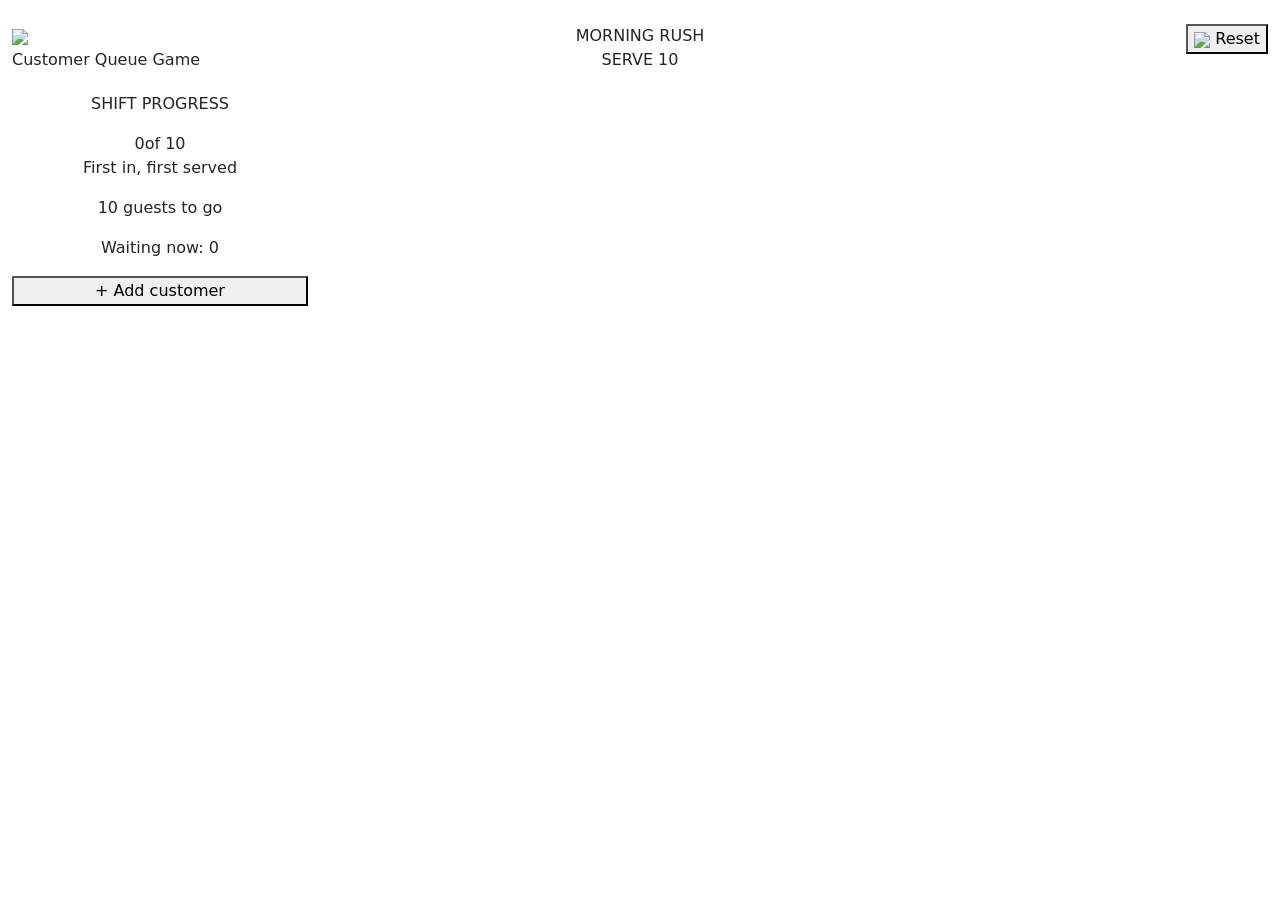
==== index.html @ 703884bf "Added header and left panel design" ====
<!DOCTYPE html>
<html>
  <head>
    <meta charset="utf=8">
    <meta name="viewport" content="width=device-width, initial-scale=1">
    <title>Customer Queue Game</title>
    <link href="https://cdn.jsdelivr.net/npm/bootstrap@5.3.9/dist/css/bootstrap.min.css" rel="stylesheet" integrity="sha384-yEPZ7jP9S0QKiUQ0m3jjsO4ProIW7wvR9gXkI7JOGa2XVsw53Yke2bsdkBbjmmiX" crossorigin="anonymous">
    <script src="https://cdn.jsdelivr.net/npm/bootstrap@5.3.9/dist/js/bootstrap.bundle.min.js" integrity="sha384-WyOxWvTyr1QaMPfiPJSv76iReVthorl5uWlFtZPyK0IEB0hGzo9y5Bp9mYanr8Bu" crossorigin="anonymous"></script>
    <link rel="stylesheet" href="/CC-104-Project/css/header.css">
    <link rel="stylesheet" href="/CC-104-Project/css/general.css">
    <link rel="stylesheet" href="/CC-104-Project/css/panelleft.css">

    
  </head>
  <body>

    <div class="blob"></div>
    <div class="blob2"></div>

    <div class="Customer-Queue container-fluid py-4">

      <!--Header code-->
      <div class="header row mb-1">

        <div class="col-4">
          <div class="left-header">
            <div class="game-icon">
              <img src="/CC-104-Project/assets/icons/coffee.svg">
            </div>
            <p>Customer Queue Game</p>
          </div>
        </div>

        <!--Middle side of the header-->
        <div class="col-4 text-center">
          <div class="middle-header">
            <div class="shift-label" >MORNING RUSH</div>
            <div class="goal-badge">SERVE 10</div>
          </div>
        </div>

        <!--Right side of the header-->
        <!--Reset button-->
        <div class="col-4 text-end">
          <div class="right-header">
            <button id="resetBtn" class="reset-btn">
              <img src="/CC-104-Project/assets/icons/Arrow-Reload--Streamline-Sharp-Streamline-Material-Free.svg">
              Reset</button>
          </div>
        </div>

      </div>


      
      <div class="row g-4 game-area">

        <!--Left side of the game-->
        <div class="col-lg-3 ;">
          <div class="left-panel text-center">
            <p class="label">SHIFT PROGRESS</p>
  
            <div class="progress-circle">
              <span id="servedCount">0</span>of 10
            </div>
            <p class="goal-sub">First in, first served</p>

            <div class="borderline"></div>

            <p id="goalText" class="goal-text mt-3">10 guests to go</p>
  
            <p class="waiting-text">
              Waiting now: <span id="waitingCount" class="waiting-number">0</span>
            </p>
            <button id="addBtn" class="add-btn w-100"> + Add customer</button>
          </div>
        </div>
        

      </div>
    </div>



  </body>
</html>
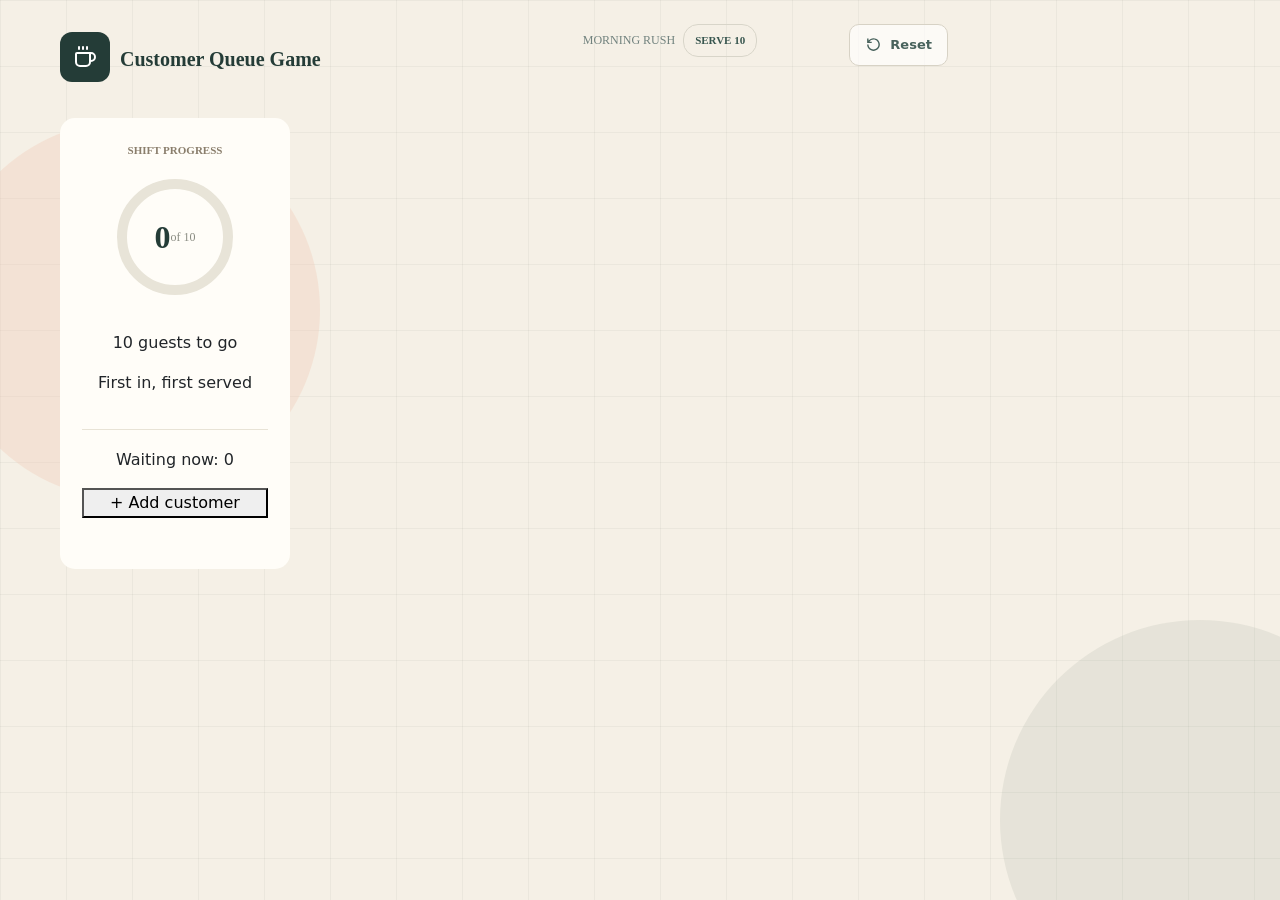
==== commit 6e561df6: "Fixed paths and style left-panel" ====
--- a/index.html
+++ b/index.html
@@ -4,11 +4,10 @@
     <meta charset="utf=8">
     <meta name="viewport" content="width=device-width, initial-scale=1">
     <title>Customer Queue Game</title>
-    <link href="https://cdn.jsdelivr.net/npm/bootstrap@5.3.9/dist/css/bootstrap.min.css" rel="stylesheet" integrity="sha384-yEPZ7jP9S0QKiUQ0m3jjsO4ProIW7wvR9gXkI7JOGa2XVsw53Yke2bsdkBbjmmiX" crossorigin="anonymous">
-    <script src="https://cdn.jsdelivr.net/npm/bootstrap@5.3.9/dist/js/bootstrap.bundle.min.js" integrity="sha384-WyOxWvTyr1QaMPfiPJSv76iReVthorl5uWlFtZPyK0IEB0hGzo9y5Bp9mYanr8Bu" crossorigin="anonymous"></script>
-    <link rel="stylesheet" href="/CC-104-Project/css/header.css">
-    <link rel="stylesheet" href="/CC-104-Project/css/general.css">
-    <link rel="stylesheet" href="/CC-104-Project/css/panelleft.css">
+    <link rel="stylesheet" href="assets/bootstrap.min.css">
+    <link rel="stylesheet" href="css/general.css">
+    <link rel="stylesheet" href="css/header.css">
+    <link rel="stylesheet" href="css/panelleft.css">
 
     
   </head>
@@ -25,7 +24,7 @@
         <div class="col-4">
           <div class="left-header">
             <div class="game-icon">
-              <img src="/CC-104-Project/assets/icons/coffee.svg">
+              <img src="assets/icons/coffee.svg">
             </div>
             <p>Customer Queue Game</p>
           </div>
@@ -44,7 +43,7 @@
         <div class="col-4 text-end">
           <div class="right-header">
             <button id="resetBtn" class="reset-btn">
-              <img src="/CC-104-Project/assets/icons/Arrow-Reload--Streamline-Sharp-Streamline-Material-Free.svg">
+              <img src="assets/icons/Arrow-Reload--Streamline-Sharp-Streamline-Material-Free.svg">
               Reset</button>
           </div>
         </div>
@@ -63,11 +62,11 @@
             <div class="progress-circle">
               <span id="servedCount">0</span>of 10
             </div>
+            <p id="goalText" class="goal-text mt-3">10 guests to go</p>
             <p class="goal-sub">First in, first served</p>
 
             <div class="borderline"></div>
 
-            <p id="goalText" class="goal-text mt-3">10 guests to go</p>
   
             <p class="waiting-text">
               Waiting now: <span id="waitingCount" class="waiting-number">0</span>
@@ -80,6 +79,8 @@
       </div>
     </div>
 
+  <script src="assets/jquery-3.7.1.min.js"></script>
+  <script src="js/game.js"></script>
 
 
   </body>
--- a/css/general.css
+++ b/css/general.css
@@ -0,0 +1,43 @@
+@font-face {
+  font-family: Fraunces;
+  src: url("/CC-104-Project/assets/fonts/Fraunces-VariableFont_SOFT\,WONK\,opsz\,wght.ttf");
+  font-weight: 100 900;
+}
+
+@font-face {
+  font-family: DM Sans;
+  src: url("/CC-104-Project/assets/fonts/DMSans-VariableFont_opsz\,wght.ttf");
+  font-weight: 100 900;
+}
+
+body {
+  margin: 0;
+  background-color: #F5F0E6;
+  background-image:
+    linear-gradient(rgba(0, 0, 0, 0.04) 1px, transparent 1px),
+    linear-gradient(90deg, rgba(0, 0, 0, 0.04) 1px, transparent 1px);
+  background-size: 66px 66px;
+
+}
+
+.blob {
+  position: fixed;
+  bottom: -120px;
+  right: -120px;
+  width: 400px;
+  height: 400px;
+  border-radius: 50%;
+  background: rgba(120, 140, 120, 0.12);
+  z-index: -1;
+}
+
+.blob2 {
+  top: 120px;
+  left: -60px;
+  width: 380px;
+  height: 380px;
+  background: rgba(240, 200, 180, 0.35);
+    position: fixed;
+  border-radius: 50%;
+  z-index: -1;
+}
--- a/css/header.css
+++ b/css/header.css
@@ -0,0 +1,95 @@
+
+.Customer-Queue {
+  display: block;
+  padding-left: 60px;
+  padding-right: 60px;
+}
+.header {
+  display: flex;
+  height: 90px;
+  
+}
+
+.left-header {
+  display: flex;
+  align-items: center;
+  
+}
+
+.left-header p {
+  font-family: "Fraunces";
+  font-size: 20px;
+  font-weight: bold;
+  color: #243C37;
+  margin-top: 20px;
+  padding-left: 10px;
+
+
+}
+.game-icon {
+  background-color: #243C37;
+  width: 50px;
+  height: 50px;
+  display: flex;
+  align-items: center;
+  justify-content: center;
+  border-radius: 12px;
+}
+
+.middle-header {
+  display: flex;
+  justify-content: center;
+  align-items: center;
+  margin-left: 60px;
+}
+
+.shift-label {
+  font-size: 12px;
+  font-family: DM Sans;
+  color: #71827E;
+  margin-right: 8px;
+}
+
+.goal-badge {
+  font-family: DM sans;
+  font-size: 11px;
+  font-weight: 700;
+  color: #38564F;
+  border: 1px solid #D8D5C9;
+  border-radius: 15px;
+  padding-top: 7px;
+  padding-bottom: 7px;
+  padding-left: 11px;
+  padding-right: 11px;
+}
+
+.right-header {
+
+}
+
+.reset-btn {
+  display: flex;
+  align-items: center;
+  justify-self: end;
+  gap: 8px;
+  padding: 10px 15px;
+  border: 1px solid #d7d2c5;
+  border-radius: 10px;
+  color: #48625c;
+  background: rgba(255, 255, 255, 0.64);
+  font-size: 13px;
+  font-weight: 600;
+  cursor: pointer;
+  transition: 0.2s ease;
+}
+
+.reset-btn:hover {
+  border-color: #9fafaa;
+  background: #fff;
+  transform: translateY(-1px);
+}
+
+.reset-btn img {
+  height: 17px;
+  width: 17px;
+}
--- a/css/panelleft.css
+++ b/css/panelleft.css
@@ -0,0 +1,56 @@
+.game-area {
+  align-items: center;
+}
+
+.left-panel {
+  height: 451px;
+  width: 230px;
+  border-radius: 15px;
+  display: flex;
+  align-items: center;
+  flex: 1;
+  flex-direction: column;
+  background-color: #FFFDF8;
+  padding-top: 24px;
+  padding-bottom: 24px;
+  padding-left: 22px;
+  padding-right: 22px;
+}
+
+.label  {
+  font-family: Dm Sans;
+  font-size: 11px;
+  font-weight: 700;
+  color: #8A7E6C;
+  margin-top: 0;
+  margin-bottom: 20px;
+  
+}
+
+.progress-circle {
+  display: flex;
+  align-items: center;
+  justify-content: center;
+  font-family: DM Sans;
+  font-size: 12px;
+  color: #8A8C82;
+  width: 116px;
+  height: 116px;
+  border: 10px solid #E8E4D8;
+  border-radius: 50%;
+  margin-bottom: 20px;
+}
+
+.borderline {
+  width: 100%;                     
+  height: 1px;
+  margin: 18px 0;
+  background-color: #E8E3D6;
+}
+
+.progress-circle span {
+  font-family: Fraunces;
+  font-weight: 700;
+  font-size: 32px;
+  color: #243C37;
+}
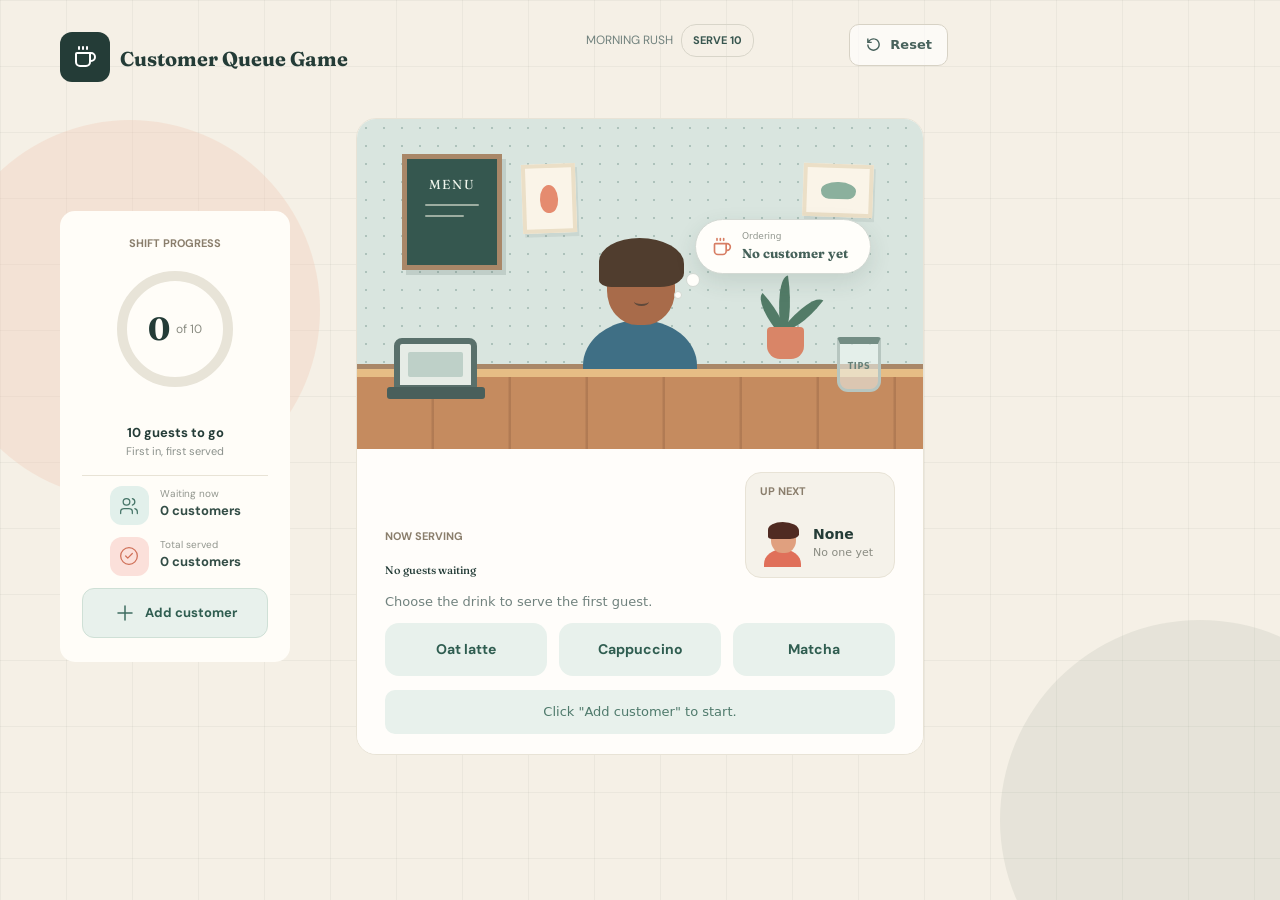
==== commit 3a6e58c5: "Add Middle Panel 90% done" ====
--- a/index.html
+++ b/index.html
@@ -8,6 +8,8 @@
     <link rel="stylesheet" href="css/general.css">
     <link rel="stylesheet" href="css/header.css">
     <link rel="stylesheet" href="css/panelleft.css">
+    <link rel="stylesheet" href="css/panelmiddle.css">
+    <link rel="stylesheet" href="css/panelmidservice.css">
 
     
   </head>
@@ -42,6 +44,8 @@
         <!--Reset button-->
         <div class="col-4 text-end">
           <div class="right-header">
+
+            <!--Target this with JS-->
             <button id="resetBtn" class="reset-btn">
               <img src="assets/icons/Arrow-Reload--Streamline-Sharp-Streamline-Material-Free.svg">
               Reset</button>
@@ -55,7 +59,7 @@
       <div class="row g-4 game-area">
 
         <!--Left side of the game-->
-        <div class="col-lg-3 ;">
+        <div class="col-lg-3">
           <div class="left-panel text-center">
             <p class="label">SHIFT PROGRESS</p>
   
@@ -67,14 +71,140 @@
 
             <div class="borderline"></div>
 
-  
-            <p class="waiting-text">
-              Waiting now: <span id="waitingCount" class="waiting-number">0</span>
-            </p>
-            <button id="addBtn" class="add-btn w-100"> + Add customer</button>
-          </div>
-        </div>
-        
+            <div class="stat-row">
+              <div class="stat-icon stat-icon-green">
+                <img src="assets/icons/users.svg">
+              </div>
+              <div class="stat-info">
+                <p class="stat-label">Waiting now</p>
+
+                <!--Target this with JS-->
+                <p class="stat-value"><span id="waitingCount">0</span> customers</p>
+              </div>
+            </div>
+
+            <div class="stat-row">
+              <div class="stat-icon stat-icon-red">
+                <img src="assets/icons/circle-check.svg">
+            </div>
+              <div class="stat-info">
+                <p class="stat-label">Total served</p>
+                <p class="stat-value"><span id="totalServed">0</span> customers</p>
+              </div>
+            </div>
+
+            <button id="addBtn" class="add-btn">
+              <img src="assets/icons/plus.svg">
+              Add customer
+            </button>
+
+          </div>
+        </div>
+
+        <!--Middle Panel-->
+        <div class="col-lg-6">
+          <div class="middle-panel">
+
+            <!-- Cafe scene -->
+          <div class="cafe-scene">
+
+            <!-- Menu board on the wall -->
+            <div class="menu-board">
+              <span>MENU</span>
+              <i></i>
+              <i></i>
+            </div>
+
+            <!-- Two pictures on the wall -->
+            <div class="wall-art wall-art-one"><span></span></div>
+            <div class="wall-art wall-art-two"><span></span></div>
+
+            <!-- Plant -->
+            <div class="plant">
+              <i></i>
+              <i></i>
+              <i></i>
+              <b></b>
+            </div>
+
+            <!-- The customer -->
+            <div class="customer-focus">
+              <div class="avatar avatar-large">
+                <span class="avatar-hair" style="background: #8A6A4F;"></span>
+                <span class="avatar-head" style="background: #A86B4A;">
+                  <i class="eye eye-left"></i>
+                  <i class="eye eye-right"></i>
+                  <i class="smile"></i>
+                </span>
+                <span class="avatar-body" style="background: #3F6F85;"></span>
+              </div>
+            </div>
+
+            <!-- Ticket badge -->
+            <div class="ticket-badge empty" id="ticketBadge">#101</div>
+
+            <!-- Order bubble -->
+              <div class="order-bubble">
+              <svg xmlns="http://www.w3.org/2000/svg" width="20" height="20" viewBox="0 0 24 24" fill="none" stroke="currentColor" stroke-width="2" stroke-linecap="round" stroke-linejoin="round">
+                <path d="M10 2v2"/><path d="M14 2v2"/>
+                <path d="M16 8a1 1 0 0 1 1 1v8a4 4 0 0 1-4 4H7a4 4 0 0 1-4-4V9a1 1 0 0 1 1-1h14a4 4 0 1 1 0 8h-1"/>
+                <path d="M6 2v2"/>
+              </svg>
+
+              <!--Target this with JS-->
+              <div>
+                <small>Ordering</small>
+                <strong id="orderText">No customer yet</strong>
+              </div>
+            </div>
+
+            <!-- Counter in front -->
+            <div class="counter-front">
+              <div class="counter-lines"></div>
+              <div class="register"><span></span><i></i></div>
+              <div class="tip-jar">TIPS</div>
+            </div>
+
+          </div>
+
+          <div class="service-area">
+
+          <div class="service-heading">
+            <div id="counter" class="serving-main">
+              <p class="label">NOW SERVING</p>
+              <h2 id="nowServing" class="now-serving">No guests waiting</h2>
+            </div>
+
+            <div class="serving-next">
+                <p class="label">UP NEXT</p>
+                    <div class="next-info">
+                        <div class="avatar">
+                            <span class="avatar-hair" style="background: #8A4A3A;"></span>
+                            <span class="avatar-head" style="background: #E0A07F;"></span>
+                            <span class="avatar-body" style="background: #E0705A;"></span>
+                        </div>
+                            <div class="next-text">
+                              <strong id="upNext">None</strong>
+                              <small id="upNextName">No one yet</small>
+                            </div>
+                      </div>
+              </div>
+          </div>
+
+              <p class="drink-hint">Choose the drink to serve the first guest.</p>
+
+              <div class="drink-buttons">
+                <button class="drink-btn" data-drink="Oat latte">Oat latte</button>
+                <button class="drink-btn" data-drink="Cappuccino">Cappuccino</button>
+                <button class="drink-btn" data-drink="Matcha">Matcha</button>
+              </div>
+
+              <div id="message" class="message-box">Click "Add customer" to start.</div>
+
+            </div>
+
+          </div>
+        </div>
 
       </div>
     </div>
--- a/css/general.css
+++ b/css/general.css
@@ -1,12 +1,12 @@
 @font-face {
   font-family: Fraunces;
-  src: url("/CC-104-Project/assets/fonts/Fraunces-VariableFont_SOFT\,WONK\,opsz\,wght.ttf");
+  src: url("../assets/fonts/Fraunces-VariableFont_SOFT\,WONK\,opsz\,wght.ttf");
   font-weight: 100 900;
 }
 
 @font-face {
   font-family: DM Sans;
-  src: url("/CC-104-Project/assets/fonts/DMSans-VariableFont_opsz\,wght.ttf");
+  src: url("../assets/fonts/DMSans-VariableFont_opsz\,wght.ttf");
   font-weight: 100 900;
 }
 
--- a/css/panelleft.css
+++ b/css/panelleft.css
@@ -6,6 +6,7 @@
   height: 451px;
   width: 230px;
   border-radius: 15px;
+  border-width: 1px;
   display: flex;
   align-items: center;
   flex: 1;
@@ -39,18 +40,113 @@
   border: 10px solid #E8E4D8;
   border-radius: 50%;
   margin-bottom: 20px;
+  
 }
 
-.borderline {
-  width: 100%;                     
-  height: 1px;
-  margin: 18px 0;
-  background-color: #E8E3D6;
-}
 
 .progress-circle span {
   font-family: Fraunces;
   font-weight: 700;
   font-size: 32px;
   color: #243C37;
+  margin-right: 6px;
+
 }
+
+.goal-text {
+  font-family: DM Sans;
+  font-size: 13px;
+  font-weight: 700;
+  color: #243C37;
+  margin-bottom: 0;
+}
+
+.goal-sub {
+  font-size: 11px;
+  font-family: DM Sans;
+  color: #8B918C;
+}
+
+.borderline {
+    width: 100%;                     
+    height: 1px;
+    background-color: #E8E3D6;
+    margin-bottom: 10px;
+  }
+
+.stat-row {
+  display: flex;
+  gap: 11px;
+    
+}
+
+.stat-icon {
+  display: flex;
+  align-items: center;
+  justify-content: center;
+  flex-shrink: 0;
+  width: 39px;
+  height: 39px;
+  border-radius: 12px;
+}
+
+.stat-icon img {
+  width: 20px;
+  height: 20px;         
+}
+
+.stat-icon-green { background-color: #E2F0EB; }
+.stat-icon-red   { background-color: #FBE0DA; }
+
+.add-btn {
+  display: flex;
+  align-items: center;
+  justify-content: center;
+  gap: 8px;
+  width: 100%;
+  margin-top: auto;               
+  padding: 12px 0;
+  background-color: #E8F1EC;
+  border: 1px solid #CFE0D6;
+  border-radius: 12px;
+  font-family: "DM Sans", sans-serif;
+  font-size: 13px;
+  font-weight: 700;
+  color: #2F5D50;
+  cursor: pointer;
+}
+
+.add-btn:hover {
+  background-color: #DCEBE2;
+}
+
+.add-icon {
+  width: 16px;
+  height: 16px;
+}
+
+.stat-info {
+  display: flex;
+  justify-content: right;
+  flex-direction: column;
+}
+
+.stat-value, .stat-value span {
+  font-family: DM Sans;
+  font-size: 13px;
+  font-weight: 700;
+  color: #334D46;
+  margin-left: 0;
+}
+
+
+.stat-label {
+  font-family: DM Sans;
+  font-size: 10px;
+  font-weight: 400;
+  color: #92968E;
+  margin-bottom: 0;
+  margin-left: 0;
+  display: flex;
+  justify-content: left;
+}
--- a/css/panelmiddle.css
+++ b/css/panelmiddle.css
@@ -0,0 +1,511 @@
+/* Dont touch this code, When I wrote, only God and I knew how it worked. Now I don't know why its working. This code runs on hope and prayers
+ */
+.service-area {
+  padding: 23px 28px 20px;
+  background: #fffdfa;
+}
+
+.service-heading {
+  display: flex;
+  align-items: end;
+  justify-content: space-between;
+  gap: 20px;
+}
+
+.now-serving {
+  margin: 6px 0 0;
+  font-family: "Fraunces", serif;
+  font-size: 28px;
+  color: #243C37;
+}
+
+/* up next card */
+.serving-next {
+  min-width: 150px;
+  padding: 10px 14px;
+  border: 1px solid #E8E3D6;
+  border-radius: 16px;
+  background: #F5F2EA;
+}
+
+.next-info {
+  display: flex;
+  align-items: center;
+  gap: 10px;
+}
+
+.next-text {
+  display: flex;
+  flex-direction: column;
+}
+
+.next-text strong {
+  font-size: 14px;
+  color: #243C37;
+}
+
+.next-text small {
+  font-size: 11px;
+  color: #8A8C82;
+}
+
+/* hint */
+.drink-hint {
+  margin: 14px 0 12px;
+  font-size: 13px;
+  color: #71827E;
+}
+
+/* drink buttons */
+.drink-buttons {
+  display: grid;
+  grid-template-columns: repeat(3, 1fr);
+  gap: 12px;
+}
+
+.drink-btn {
+  padding: 16px;
+  border: none;
+  border-radius: 14px;
+  color: #2F5D50;
+  background: #E8F1EC;
+  font-family: "DM Sans", sans-serif;
+  font-size: 14px;
+  font-weight: 700;
+  cursor: pointer;
+}
+
+.drink-btn:hover {
+  color: #ffffff;
+  background: #3B6B5C;
+}
+
+/* message box */
+.message-box {
+  margin-top: 14px;
+  padding: 12px;
+  border-radius: 10px;
+  color: #4F7A6C;
+  background: #E8F1EC;
+  font-size: 13px;
+  text-align: center;
+}
+
+.message-error   { color: #B5503C; background: #FBE0DA; }
+.message-success { color: #2F5D50; background: #DCEFE3; }
+.middle-panel {
+  background: #fffdfa;
+  border: 1px solid #E8E3D6;
+  border-radius: 20px;
+  overflow: hidden;
+}
+
+/* ===== CAFE SCENE ===== */
+.cafe-scene {
+  position: relative;
+  height: 330px;
+  overflow: hidden;
+  background: #d9e5df;
+}
+
+.cafe-scene::before {
+  content: "";
+  position: absolute;
+  inset: 0;
+  opacity: 0.45;
+  background-image: radial-gradient(#77978e 1px, transparent 1px);
+  background-size: 18px 18px;
+}
+
+.cafe-scene::after {
+  content: "";
+  position: absolute;
+  inset: auto 0 78px;
+  height: 7px;
+  background: #a98768;
+  box-shadow: 0 5px 0 #7a604a;
+}
+
+/* menu board */
+.menu-board {
+  position: absolute;
+  top: 35px;
+  left: 45px;
+  z-index: 1;
+  display: flex;
+  flex-direction: column;
+  gap: 9px;
+  width: 100px;
+  height: 116px;
+  padding: 16px 18px;
+  border: 5px solid #a98768;
+  color: #eff5ec;
+  background: #35574f;
+  box-shadow: 4px 5px 0 rgba(47, 66, 58, 0.14);
+}
+
+.menu-board span {
+  font-family: "Fraunces", serif;
+  font-size: 13px;
+  letter-spacing: 0.13em;
+  text-align: center;
+}
+
+.menu-board i {
+  height: 2px;
+  border-radius: 3px;
+  background: rgba(242, 244, 230, 0.55);
+}
+
+.menu-board i:nth-child(3) {
+  width: 72%;
+}
+
+/* wall pictures */
+.wall-art {
+  position: absolute;
+  top: 45px;
+  z-index: 1;
+  display: grid;
+  place-items: center;
+  border: 4px solid #ebdfc7;
+  background: #faf4e8;
+  box-shadow: 2px 4px 0 rgba(73, 94, 86, 0.1);
+}
+
+.wall-art-one {
+  left: 165px;
+  width: 54px;
+  height: 69px;
+  transform: rotate(-2deg);
+}
+
+.wall-art-two {
+  right: 50px;
+  width: 70px;
+  height: 53px;
+  transform: rotate(2deg);
+}
+
+.wall-art-one span {
+  width: 18px;
+  height: 28px;
+  border-radius: 50% 50% 45% 45%;
+  background: #e58b6f;
+}
+
+.wall-art-two span {
+  width: 35px;
+  height: 17px;
+  border-radius: 50% 50% 8px 8px;
+  background: #8bb09d;
+}
+
+/* plant */
+.plant {
+  position: absolute;
+  right: 110px;
+  bottom: 90px;
+  z-index: 2;
+  width: 60px;
+  height: 90px;
+}
+
+.plant b {
+  position: absolute;
+  bottom: 0;
+  left: 14px;
+  width: 37px;
+  height: 32px;
+  border-radius: 4px 4px 13px 13px;
+  background: #d98567;
+}
+
+.plant i {
+  position: absolute;
+  bottom: 26px;
+  left: 28px;
+  width: 15px;
+  height: 47px;
+  border-radius: 100% 0 100% 0;
+  background: #527b67;
+  transform-origin: bottom;
+}
+
+.plant i:nth-child(1) { transform: rotate(-42deg); }
+.plant i:nth-child(2) { height: 57px; transform: rotate(-8deg); }
+.plant i:nth-child(3) { transform: rotate(38deg); }
+
+/* ===== CUSTOMER ===== */
+.customer-focus {
+  position: absolute;
+  z-index: 3;
+  left: 50%;
+  bottom: 65px;
+  transform: translateX(-50%);
+  transition: opacity 0.3s;
+}
+
+.customer-focus.empty {
+  opacity: 0;
+}
+
+.avatar {
+  position: relative;
+  width: 43px;
+  height: 47px;
+  flex: 0 0 auto;
+  overflow: hidden;
+}
+
+.avatar-large {
+  width: 122px;
+  height: 154px;
+}
+
+.avatar-head {
+  position: absolute;
+  top: 6px;
+  left: 11px;
+  z-index: 2;
+  width: 25px;
+  height: 27px;
+  border-radius: 48% 48% 45% 45%;
+}
+
+.avatar-hair {
+  position: absolute;
+  top: 2px;
+  left: 8px;
+  z-index: 3;
+  width: 31px;
+  height: 17px;
+  border-radius: 50% 55% 30% 15%;
+  filter: brightness(0.58);
+}
+
+.avatar-body {
+  position: absolute;
+  left: 4px;
+  bottom: -12px;
+  width: 37px;
+  height: 30px;
+  border-radius: 50% 50% 0 0;
+}
+
+.eye {
+  position: absolute;
+  top: 11px;
+  width: 2px;
+  height: 2px;
+  border-radius: 50%;
+  background: #413b35;
+}
+
+.eye-left { left: 7px; }
+.eye-right { right: 7px; }
+
+.smile {
+  position: absolute;
+  left: 10px;
+  top: 16px;
+  width: 6px;
+  height: 4px;
+  border-bottom: 1px solid rgba(65, 59, 53, 0.7);
+  border-radius: 50%;
+}
+
+/* large avatar (the one at the counter) */
+.avatar-large .avatar-head {
+  top: 19px;
+  left: 28px;
+  width: 68px;
+  height: 76px;
+}
+
+.avatar-large .avatar-hair {
+  top: 8px;
+  left: 20px;
+  width: 85px;
+  height: 49px;
+}
+
+.avatar-large .avatar-body {
+  left: 4px;
+  bottom: -27px;
+  width: 114px;
+  height: 91px;
+}
+
+.avatar-large .eye {
+  top: 31px;
+  width: 5px;
+  height: 5px;
+}
+
+.avatar-large .eye-left { left: 19px; }
+.avatar-large .eye-right { right: 19px; }
+
+.avatar-large .smile {
+  left: 27px;
+  top: 48px;
+  width: 15px;
+  height: 9px;
+  border-bottom-width: 2px;
+}
+
+/* ===== TICKET BADGE ===== */
+.ticket-badge {
+  position: absolute;
+  z-index: 4;
+  left: calc(50% - 125px);
+  bottom: 150px;
+  padding: 6px 14px;
+  border-radius: 999px;
+  color: #ffffff;
+  background: #e58b6f;
+  font-size: 13px;
+  font-weight: 700;
+  box-shadow: 0 4px 10px rgba(44, 62, 56, 0.2);
+  transition: opacity 0.3s;
+}
+
+.ticket-badge.empty {
+  opacity: 0;
+}
+
+/* ===== THOUGHT BUBBLE ===== */
+.order-bubble {
+  position: absolute;
+  z-index: 4;
+  left: calc(50% + 55px);
+  bottom: 175px;
+  display: flex;
+  align-items: center;
+  gap: 10px;
+  width: 176px;
+  padding: 10px 16px;
+  border: 1px solid #d3d9d3;
+  border-radius: 30px;
+  color: #456159;
+  background: #fffefa;
+  box-shadow: 0 8px 22px rgba(44, 62, 56, 0.12);
+  transition: opacity 0.3s;
+}
+
+.order-bubble.empty {
+  opacity: 0;
+}
+
+/* big trailing circle */
+.order-bubble::after {
+  content: "";
+  position: absolute;
+  left: -10px;
+  bottom: -14px;
+  width: 14px;
+  height: 14px;
+  border: 1px solid #d3d9d3;
+  border-radius: 50%;
+  background: #fffefa;
+}
+
+/* small trailing circle */
+.order-bubble::before {
+  content: "";
+  position: absolute;
+  left: -22px;
+  bottom: -26px;
+  width: 8px;
+  height: 8px;
+  border: 1px solid #d3d9d3;
+  border-radius: 50%;
+  background: #fffefa;
+}
+
+.order-bubble > svg {
+  flex: 0 0 auto;
+  color: #d77d63;
+}
+
+.order-bubble div {
+  display: flex;
+  flex-direction: column;
+}
+
+.order-bubble small {
+  color: #91968e;
+  font-size: 9px;
+}
+
+.order-bubble strong {
+  font-family: "Fraunces", serif;
+  font-size: 13px;
+  white-space: nowrap;
+}
+
+/* ===== COUNTER ===== */
+.counter-front {
+  position: absolute;
+  z-index: 5;
+  left: 0;
+  right: 0;
+  bottom: 0;
+  height: 80px;
+  border-top: 8px solid #e6bd85;
+  background: #c58b5f;
+}
+
+.counter-lines {
+  position: absolute;
+  inset: 0;
+  opacity: 0.25;
+  background: repeating-linear-gradient(90deg, transparent 0 74px, #754a32 75px 77px);
+}
+
+.register {
+  position: absolute;
+  left: 37px;
+  bottom: 58px;
+  width: 83px;
+  height: 53px;
+  border: 6px solid #59706b;
+  border-radius: 8px 8px 3px 3px;
+  background: #e6ece6;
+}
+
+.register span {
+  position: absolute;
+  inset: 8px;
+  border-radius: 2px;
+  background: #bed0c8;
+}
+
+.register i {
+  position: absolute;
+  left: -13px;
+  bottom: -14px;
+  width: 98px;
+  height: 12px;
+  border-radius: 3px;
+  background: #495f5b;
+}
+
+.tip-jar {
+  position: absolute;
+  right: 42px;
+  bottom: 57px;
+  display: grid;
+  width: 44px;
+  height: 55px;
+  place-items: center;
+  border: 3px solid #b7c6c0;
+  border-top: 7px solid #738d84;
+  border-radius: 3px 3px 11px 11px;
+  color: #668078;
+  background: rgba(239, 248, 244, 0.55);
+  font-size: 8px;
+  font-weight: 700;
+  letter-spacing: 0.08em;
+}
+
--- a/css/panelmidservice.css
+++ b/css/panelmidservice.css
@@ -0,0 +1,93 @@
+
+.service-area {
+  padding: 23px 28px 20px;
+  background: #fffdfa;
+}
+
+.service-heading {
+  display: flex;
+  align-items: end;
+  justify-content: space-between;
+  
+}
+
+.now-serving {
+  font-family: "Fraunces", serif;
+  font-size: 11px;
+  color: #243C37;
+}
+
+/* up next card */
+.serving-next {
+  min-width: 150px;
+  padding: 10px 14px;
+  border: 1px solid #E8E3D6;
+  border-radius: 16px;
+  background: #F5F2EA;
+}
+
+.next-info {
+  display: flex;
+  align-items: center;
+  gap: 10px;
+}
+
+.next-text {
+  display: flex;
+  flex-direction: column;
+}
+
+.next-text strong {
+  font-size: 14px;
+  color: #243C37;
+}
+
+.next-text small {
+  font-size: 11px;
+  color: #8A8C82;
+}
+
+/* hint */
+.drink-hint {
+  margin: 14px 0 12px;
+  font-size: 13px;
+  color: #71827E;
+}
+
+/* drink buttons */
+.drink-buttons {
+  display: grid;
+  grid-template-columns: repeat(3, 1fr);
+  gap: 12px;
+}
+
+.drink-btn {
+  padding: 16px;
+  border: none;
+  border-radius: 14px;
+  color: #2F5D50;
+  background: #E8F1EC;
+  font-family: "DM Sans", sans-serif;
+  font-size: 14px;
+  font-weight: 700;
+  cursor: pointer;
+}
+
+.drink-btn:hover {
+  color: #ffffff;
+  background: #3B6B5C;
+}
+
+/* message box */
+.message-box {
+  margin-top: 14px;
+  padding: 12px;
+  border-radius: 10px;
+  color: #4F7A6C;
+  background: #E8F1EC;
+  font-size: 13px;
+  text-align: center;
+}
+
+.message-error   { color: #B5503C; background: #FBE0DA; }
+.message-success { color: #2F5D50; background: #DCEFE3; }
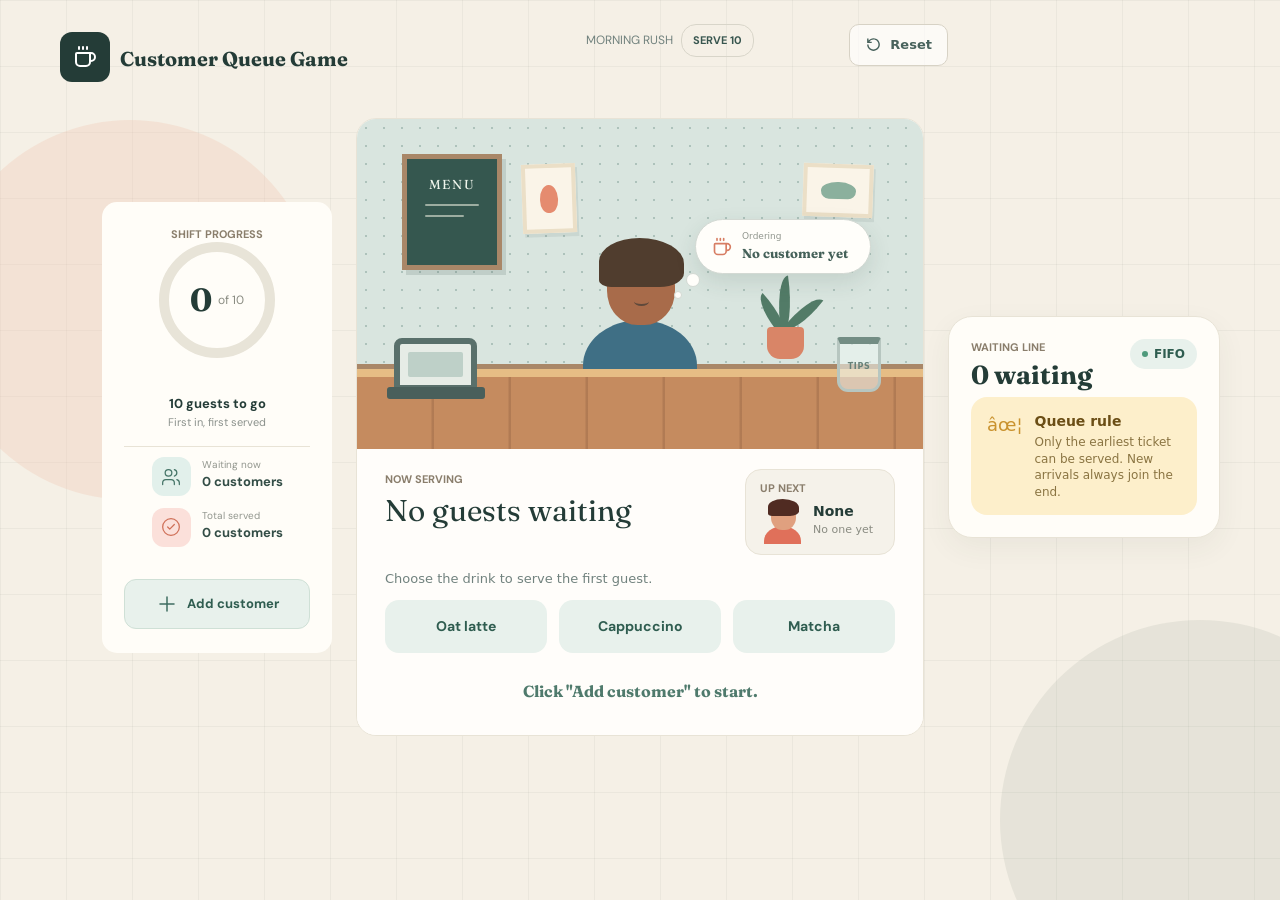
==== commit c21b0436: "Complete Game Design" ====
--- a/index.html
+++ b/index.html
@@ -10,6 +10,7 @@
     <link rel="stylesheet" href="css/panelleft.css">
     <link rel="stylesheet" href="css/panelmiddle.css">
     <link rel="stylesheet" href="css/panelmidservice.css">
+    <link rel="stylesheet" href="css/panelright.css">
 
     
   </head>
@@ -48,7 +49,8 @@
             <!--Target this with JS-->
             <button id="resetBtn" class="reset-btn">
               <img src="assets/icons/Arrow-Reload--Streamline-Sharp-Streamline-Material-Free.svg">
-              Reset</button>
+              Reset
+            </button>
           </div>
         </div>
 
@@ -83,6 +85,7 @@
               </div>
             </div>
 
+            <!--Target this with JS-->
             <div class="stat-row">
               <div class="stat-icon stat-icon-red">
                 <img src="assets/icons/circle-check.svg">
@@ -93,6 +96,7 @@
               </div>
             </div>
 
+            <!--Target with JS-->
             <button id="addBtn" class="add-btn">
               <img src="assets/icons/plus.svg">
               Add customer
@@ -105,7 +109,7 @@
         <div class="col-lg-6">
           <div class="middle-panel">
 
-            <!-- Cafe scene -->
+            <!-- This is just a design for a coffee scene dont touch it-->
           <div class="cafe-scene">
 
             <!-- Menu board on the wall -->
@@ -167,14 +171,16 @@
 
           </div>
 
+          <!--Target with JS-->
           <div class="service-area">
 
           <div class="service-heading">
             <div id="counter" class="serving-main">
               <p class="label">NOW SERVING</p>
-              <h2 id="nowServing" class="now-serving">No guests waiting</h2>
-            </div>
-
+              <p id="nowServing" class="now-serving">No guests waiting</p>
+            </div>
+
+            <!--Target with JS-->
             <div class="serving-next">
                 <p class="label">UP NEXT</p>
                     <div class="next-info">
@@ -192,7 +198,8 @@
           </div>
 
               <p class="drink-hint">Choose the drink to serve the first guest.</p>
-
+          
+              <!--Target with JS-->
               <div class="drink-buttons">
                 <button class="drink-btn" data-drink="Oat latte">Oat latte</button>
                 <button class="drink-btn" data-drink="Cappuccino">Cappuccino</button>
@@ -206,6 +213,31 @@
           </div>
         </div>
 
+        <!-- Right Panel -->
+        <div class="col-lg-3">
+          <div class="right-panel">
+
+            <div class="queue-head">
+              <div>
+                <p class="label">WAITING LINE</p>
+                <h3 class="queue-title"><span id="queueCount">0</span> waiting</h3>
+              </div>
+              <span class="fifo-badge">FIFO</span>
+            </div>
+
+            
+
+            <div class="queue-note">
+              <span class="note-icon">✦</span>
+              <div>
+                <p class="note-title">Queue rule</p>
+                <p class="note-text">Only the earliest ticket can be served. New arrivals always join the end.</p>
+              </div>
+            </div>
+
+          </div>
+        </div>
+
       </div>
     </div>
 
--- a/css/panelleft.css
+++ b/css/panelleft.css
@@ -16,6 +16,7 @@
   padding-bottom: 24px;
   padding-left: 22px;
   padding-right: 22px;
+  margin-left: auto;
 }
 
 .label  {
--- a/css/panelmiddle.css
+++ b/css/panelmiddle.css
@@ -1,4 +1,4 @@
-/* Dont touch this code, When I wrote, only God and I knew how it worked. Now I don't know why its working. This code runs on hope and prayers
+/* Dont touch this code, When I wrote it, only God and I knew how it worked. Now I don't know why its working. This code runs on hope and prayers
  */
 .service-area {
   padding: 23px 28px 20px;
--- a/css/panelmidservice.css
+++ b/css/panelmidservice.css
@@ -1,25 +1,36 @@
 
 .service-area {
-  padding: 23px 28px 20px;
+  padding-top: 0;
   background: #fffdfa;
+  
 }
 
 .service-heading {
   display: flex;
-  align-items: end;
+  align-items: center;   /* not "end" */
   justify-content: space-between;
-  
+  gap: 20px;
+  margin: 0;
+  padding: 0;
+}
+
+.label {
+  margin-top: 0;
+  margin-bottom: 0;
 }
 
 .now-serving {
+  margin-top: 0;
+  margin-bottom: 0;
   font-family: "Fraunces", serif;
-  font-size: 11px;
+  font-size: 30px;
   color: #243C37;
 }
 
-/* up next card */
+/* up next card */  
 .serving-next {
   min-width: 150px;
+  margin-top: 20px;
   padding: 10px 14px;
   border: 1px solid #E8E3D6;
   border-radius: 16px;
@@ -84,8 +95,10 @@
   padding: 12px;
   border-radius: 10px;
   color: #4F7A6C;
-  background: #E8F1EC;
-  font-size: 13px;
+  background: none;
+  font-family: Fraunces;       
+  font-size: 16px;        
+  font-weight: 700;
   text-align: center;
 }
 
--- a/css/panelright.css
+++ b/css/panelright.css
@@ -0,0 +1,144 @@
+.right-panel {
+  padding: 22px;
+  border: 1px solid #E8E3D6;
+  border-radius: 24px;
+  background: #FFFDF8;
+  box-shadow: 0 10px 30px rgba(44, 62, 56, 0.06);
+}
+
+/* heading */
+.queue-head {
+  display: flex;
+  align-items: flex-start;
+  justify-content: space-between;
+}
+
+.queue-title {
+  margin: 4px 0 0;
+  font-family: "Fraunces", serif;
+  font-size: 26px;
+  font-weight: 700;
+  color: #243C37;
+}
+
+.fifo-badge {
+  display: flex;
+  align-items: center;
+  gap: 6px;
+  padding: 6px 12px;
+  border-radius: 999px;
+  color: #2F5D50;
+  background: #E8F1EC;
+  font-size: 12px;
+  font-weight: 700;
+}
+
+.fifo-badge::before {
+  content: "";
+  width: 6px;
+  height: 6px;
+  border-radius: 50%;
+  background: #4F9A7C;
+}
+
+/* This is the queue line characters design and the html version of this is inside the templates. Used for logics later on */
+.queue-line {
+  display: flex;
+  flex-direction: column;
+  gap: 10px;
+  margin: 18px 0 14px;
+  min-height: 306px;
+  max-height: 306px;
+  overflow-y: auto;
+}
+
+.queue-item {
+  display: flex;
+  align-items: center;
+  gap: 12px;
+  padding: 10px 14px;
+  border: 1px solid transparent;
+  border-radius: 16px;
+}
+
+/* first customer (at the counter) */
+.queue-item.front {
+  border-color: #E8DCC4;
+  background: #FAF3E6;
+}
+
+.ticket-pill {
+  min-width: 50px;
+  padding: 5px 10px;
+  border-radius: 999px;
+  color: #8A8C82;
+  background: #EEEBE3;
+  font-size: 12px;
+  font-weight: 700;
+  text-align: center;
+}
+
+.queue-item.front .ticket-pill {
+  color: #ffffff;
+  background: #E58B6F;
+}
+
+.queue-info {
+  flex: 1;
+  display: flex;
+  flex-direction: column;
+}
+
+.queue-info strong {
+  font-size: 15px;
+  color: #243C37;
+}
+
+.queue-info small {
+  font-size: 12px;
+  color: #8A8C82;
+}
+
+.drink-icon {
+  display: grid;
+  place-items: center;
+  flex-shrink: 0;
+  width: 40px;
+  height: 40px;
+  border-radius: 12px;
+  background: #F3F1EA;
+}
+
+.drink-icon img {
+  width: 20px;
+  height: 20px;
+}
+
+/* queue rule note */
+.queue-note {
+  display: flex;
+  gap: 12px;
+  margin-top: 6px;
+  padding: 14px 16px;
+  border-radius: 16px;
+  background: #FDEFCB;
+}
+
+.note-icon {
+  font-size: 18px;
+  color: #C9922E;
+}
+
+.note-title {
+  margin: 0 0 2px;
+  font-size: 14px;
+  font-weight: 700;
+  color: #6B4E16;
+}
+
+.note-text {
+  margin: 0;
+  font-size: 12px;
+  line-height: 1.4;
+  color: #8A7442;
+}
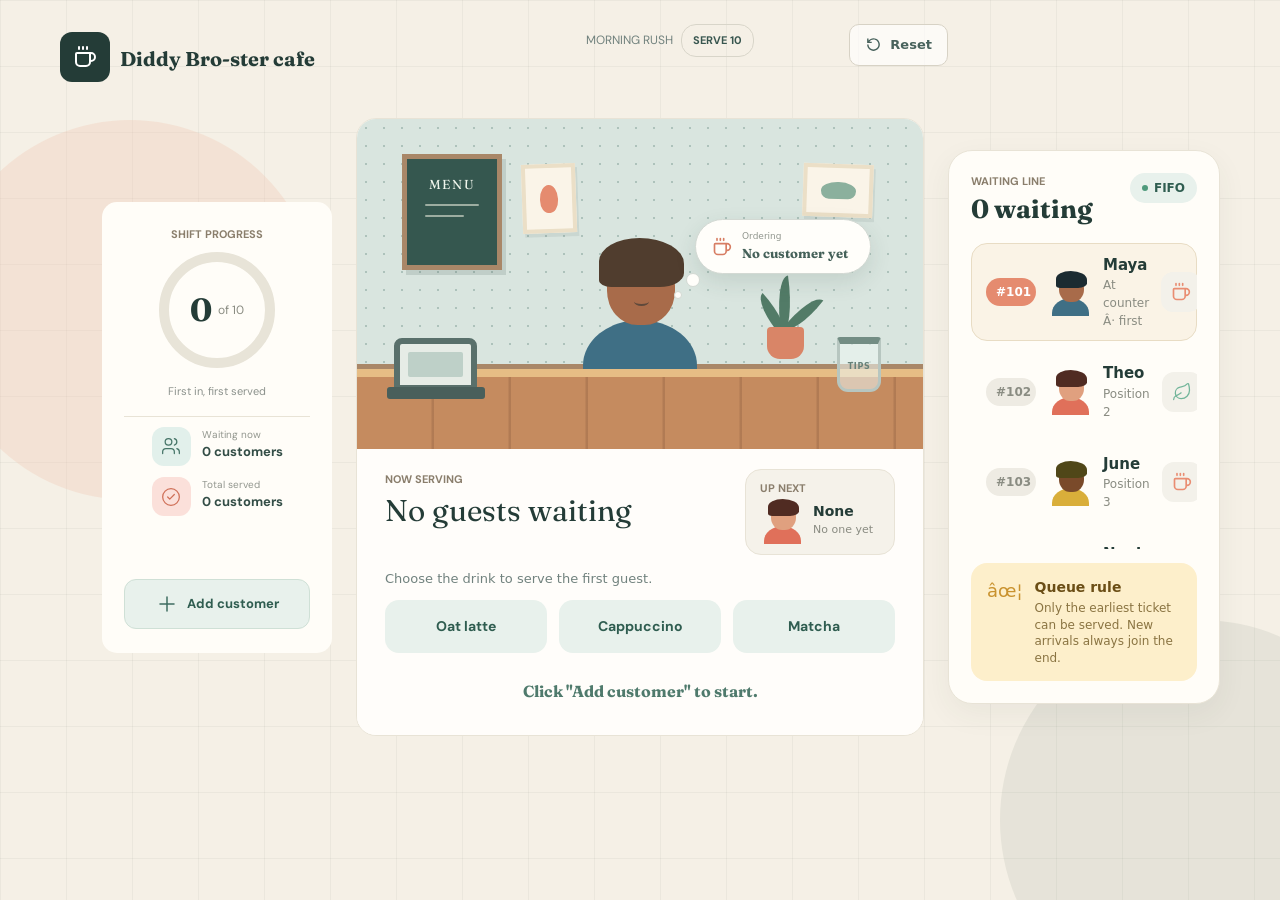
==== commit 8ac52582: "Fixed Margins and Addedd Queue Design" ====
--- a/index.html
+++ b/index.html
@@ -29,7 +29,7 @@
             <div class="game-icon">
               <img src="assets/icons/coffee.svg">
             </div>
-            <p>Customer Queue Game</p>
+            <p>Diddy Bro-ster cafe</p>
           </div>
         </div>
 
@@ -55,9 +55,7 @@
         </div>
 
       </div>
-
-
-      
+   
       <div class="row g-4 game-area">
 
         <!--Left side of the game-->
@@ -66,9 +64,12 @@
             <p class="label">SHIFT PROGRESS</p>
   
             <div class="progress-circle">
-              <span id="servedCount">0</span>of 10
-            </div>
-            <p id="goalText" class="goal-text mt-3">10 guests to go</p>
+              <svg class="ring" viewBox="0 0 116 116">
+                <circle class="ring-track" cx="58" cy="58" r="53"></circle>
+                <circle id="ringFill" class="ring-fill" cx="58" cy="58" r="53"></circle>
+              </svg>
+              <span id="servedCount">0</span> of 10
+            </div>
             <p class="goal-sub">First in, first served</p>
 
             <div class="borderline"></div>
@@ -185,10 +186,10 @@
                 <p class="label">UP NEXT</p>
                     <div class="next-info">
                         <div class="avatar">
-                            <span class="avatar-hair" style="background: #8A4A3A;"></span>
-                            <span class="avatar-head" style="background: #E0A07F;"></span>
-                            <span class="avatar-body" style="background: #E0705A;"></span>
-                        </div>
+                              <span id="nextHair" class="avatar-hair" style="background: #8A4A3A;"></span>
+                              <span id="nextHead" class="avatar-head" style="background: #E0A07F;"></span>
+                              <span id="nextBody" class="avatar-body" style="background: #E0705A;"></span>
+                          </div>
                             <div class="next-text">
                               <strong id="upNext">None</strong>
                               <small id="upNextName">No one yet</small>
@@ -225,6 +226,66 @@
               <span class="fifo-badge">FIFO</span>
             </div>
 
+<div id="queueLine" class="queue-line">
+
+              <div class="queue-item front">
+                <span class="ticket-pill">#101</span>
+                <div class="avatar">
+                  <span class="avatar-hair" style="background: #2F4A55;"></span>
+                  <span class="avatar-head" style="background: #A86B4A;"></span>
+                  <span class="avatar-body" style="background: #3F6F85;"></span>
+                </div>
+                <div class="queue-info">
+                  <strong>Maya</strong>
+                  <small>At counter · first</small>
+                </div>
+                <span class="drink-icon"><img src="assets/icons-for-queue/oat-latte.svg" alt=""></span>
+              </div>
+
+              <div class="queue-item">
+                <span class="ticket-pill">#102</span>
+                <div class="avatar">
+                  <span class="avatar-hair" style="background: #8A4A3A;"></span>
+                  <span class="avatar-head" style="background: #E0A07F;"></span>
+                  <span class="avatar-body" style="background: #E0705A;"></span>
+                </div>
+                <div class="queue-info">
+                  <strong>Theo</strong>
+                  <small>Position 2</small>
+                </div>
+                <span class="drink-icon"><img src="assets/icons-for-queue/macha.svg" alt=""></span>
+              </div>
+
+              <div class="queue-item">
+                <span class="ticket-pill">#103</span>
+                <div class="avatar">
+                  <span class="avatar-hair" style="background: #8A7A2A;"></span>
+                  <span class="avatar-head" style="background: #7A4A2A;"></span>
+                  <span class="avatar-body" style="background: #D9AE3A;"></span>
+                </div>
+                <div class="queue-info">
+                  <strong>June</strong>
+                  <small>Position 3</small>
+                </div>
+                <span class="drink-icon"><img src="assets/icons-for-queue/oat-latte.svg" alt=""></span>
+              </div>
+
+              <div class="queue-item">
+                <span class="ticket-pill">#104</span>
+                <div class="avatar">
+                  <span class="avatar-hair" style="background: #4A5A3A;"></span>
+                  <span class="avatar-head" style="background: #B5714E;"></span>
+                  <span class="avatar-body" style="background: #7A9468;"></span>
+                </div>
+                <div class="queue-info">
+                  <strong>Noah</strong>
+                  <small>Position 4</small>
+                </div>
+                <span class="drink-icon"><img src="assets/icons-for-queue/cappuccino.svg" alt=""></span>
+              </div>
+
+            </div>      
+            
             
 
             <div class="queue-note">
--- a/css/panelleft.css
+++ b/css/panelleft.css
@@ -25,11 +25,12 @@
   font-weight: 700;
   color: #8A7E6C;
   margin-top: 0;
-  margin-bottom: 20px;
+  
   
 }
 
 .progress-circle {
+  position: relative;
   display: flex;
   align-items: center;
   justify-content: center;
@@ -38,10 +39,33 @@
   color: #8A8C82;
   width: 116px;
   height: 116px;
-  border: 10px solid #E8E4D8;
-  border-radius: 50%;
-  margin-bottom: 20px;
-  
+  margin-bottom: 15px;
+  margin-top: 10px;
+}
+
+.ring {
+  position: absolute;
+  inset: 0;
+  width: 100%;
+  height: 100%;
+  transform: rotate(-90deg);   /* start filling from the top */
+}
+
+.ring circle {
+  fill: none;
+  stroke-width: 10;
+}
+
+.ring-track {
+  stroke: #E8E4D8;             /* the empty ring */
+}
+
+.ring-fill {
+  stroke: #3F6F85;             /* the fill color: change this to any color */
+  stroke-linecap: round;
+  stroke-dasharray: 333;       /* full length of the circle */
+  stroke-dashoffset: 333;      /* 333 = empty */
+  transition: stroke-dashoffset 0.5s;
 }
 
 
